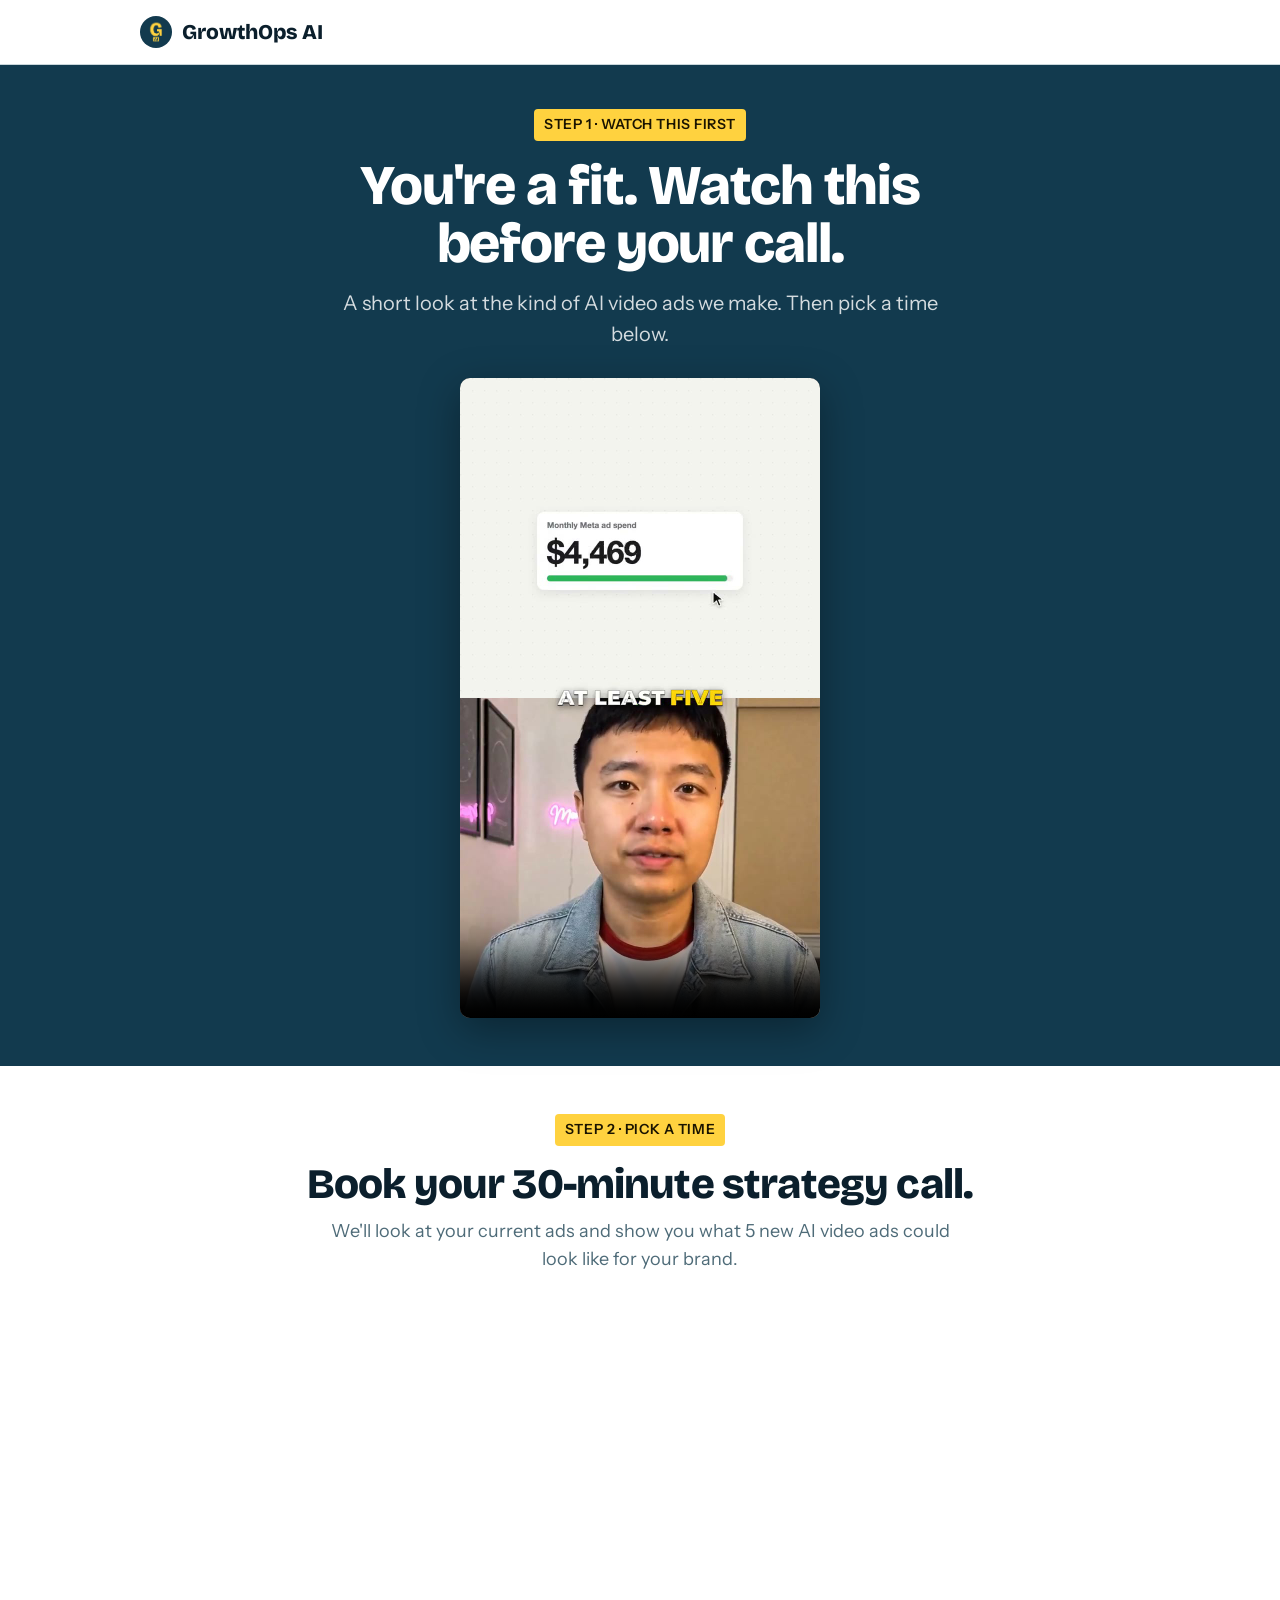
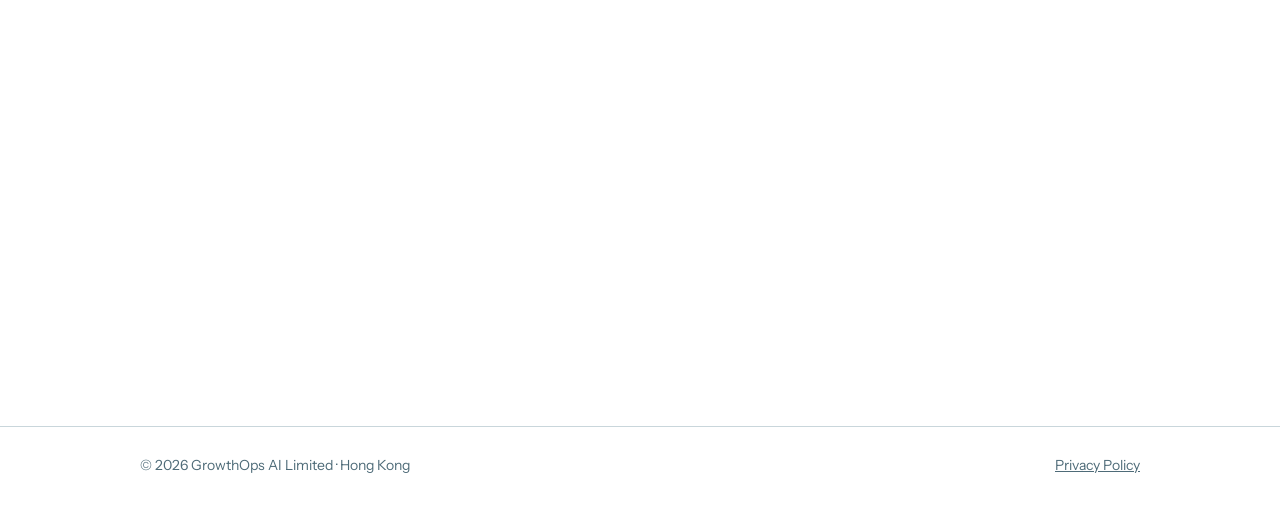
==== book.html @ 718105ce "Add VSL booking page with embedded Calendly and thank-you page Site CTAs now go to book.html (C03 av" ====
<!doctype html>
<html lang="en">
<head>
<meta charset="utf-8">
<meta name="viewport" content="width=device-width,initial-scale=1">
<title>Book Your Strategy Call · GrowthOps AI</title>
<meta name="description" content="Watch the short video, then pick a time for your 30-minute strategy call with GrowthOps AI.">
<meta name="robots" content="noindex">
<link rel="icon" href="avatar.png">
<link rel="preconnect" href="https://fonts.googleapis.com">
<link href="https://fonts.googleapis.com/css2?family=Bricolage+Grotesque:opsz,wght@12..96,700;12..96,800&family=Instrument+Sans:wght@400;500;600&display=swap" rel="stylesheet">
<style>
:root{--ink:#0B1F2C;--petrol:#123A4E;--paper:#FFFFFF;--tint:#E4ECEF;--rule:#C9D6DB;--muted:#4E6B78;--label:#FFD23F;--label-ink:#1A1400;
--fd:"Bricolage Grotesque",system-ui,sans-serif;--fb:"Instrument Sans",system-ui,sans-serif}
*{box-sizing:border-box}
body{margin:0;font-family:var(--fb);color:var(--ink);background:var(--paper);font-size:17px;line-height:1.55;-webkit-font-smoothing:antialiased}
h1,h2{font-family:var(--fd);font-weight:800;letter-spacing:-.02em;line-height:1.05;margin:0}
p{margin:0}
a{color:inherit}
.wrap{max-width:1040px;margin:0 auto;padding:0 20px}
.nav{border-bottom:1px solid var(--rule)}
.nav .wrap{display:flex;align-items:center;height:64px}
.brand{display:flex;align-items:center;gap:10px;font-family:var(--fd);font-weight:800;font-size:21px;text-decoration:none}
.brand img{width:32px;height:32px;border-radius:50%}
.hero{background:var(--petrol);color:#fff;text-align:center}
.hero .wrap{padding-top:44px;padding-bottom:48px}
.step{display:inline-block;background:var(--label);color:var(--label-ink);font-weight:600;font-size:14px;letter-spacing:.04em;text-transform:uppercase;padding:5px 10px;border-radius:4px}
.hero h1{margin:16px auto 0;font-size:clamp(32px,5vw,56px);max-width:18ch}
.hero p{margin:14px auto 0;font-size:clamp(17px,1.8vw,20px);color:rgba(255,255,255,.82);max-width:46ch}
.video{margin:28px auto 0;width:100%;max-width:360px;aspect-ratio:9/16;border-radius:10px;overflow:hidden;background:#000;box-shadow:0 12px 40px rgba(0,0,0,.35)}
.video video{display:block;width:100%;height:100%;object-fit:cover}
.book{padding:48px 0 32px;text-align:center}
.book h2{margin-top:16px;font-size:clamp(28px,4vw,42px)}
.book p{margin:12px auto 0;color:var(--muted);font-size:18px;max-width:52ch}
.calendly-inline-widget{margin:20px auto 0;max-width:1000px;min-width:300px;height:700px}
@media(max-width:640px){.calendly-inline-widget{height:1000px}}
.foot{padding:28px 0;color:var(--muted);font-size:14px;border-top:1px solid var(--rule)}
.foot .wrap{display:flex;justify-content:space-between;flex-wrap:wrap;gap:12px}
</style>
</head>
<body>
<header class="nav"><div class="wrap">
  <a class="brand" href="./"><img src="avatar.png" alt="">GrowthOps AI</a>
</div></header>

<section class="hero"><div class="wrap">
  <span class="step">Step 1 · Watch this first</span>
  <h1>You're a fit. Watch this before your call.</h1>
  <p>A short look at the kind of AI video ads we make. Then pick a time below.</p>
  <div class="video">
    <video src="vsl.mp4" poster="vsl-poster.jpg" controls playsinline preload="metadata"></video>
  </div>
</div></section>

<section class="book"><div class="wrap">
  <span class="step">Step 2 · Pick a time</span>
  <h2>Book your 30-minute strategy call.</h2>
  <p>We'll look at your current ads and show you what 5 new AI video ads could look like for your brand.</p>
  <div class="calendly-inline-widget" data-url="https://calendly.com/growthopsai/strategy-call?hide_gdpr_banner=1"></div>
</div></section>

<footer class="foot"><div class="wrap">
  <div>© 2026 GrowthOps AI Limited · Hong Kong</div>
  <div><a href="privacy.html">Privacy Policy</a></div>
</div></footer>

<script src="https://assets.calendly.com/assets/external/widget.js" async></script>
<script>
window.addEventListener('message', function (e) {
  if (e.origin === 'https://calendly.com' && e.data && e.data.event === 'calendly.event_scheduled') {
    window.location.href = 'thank-you.html';
  }
});
</script>
</body>
</html>
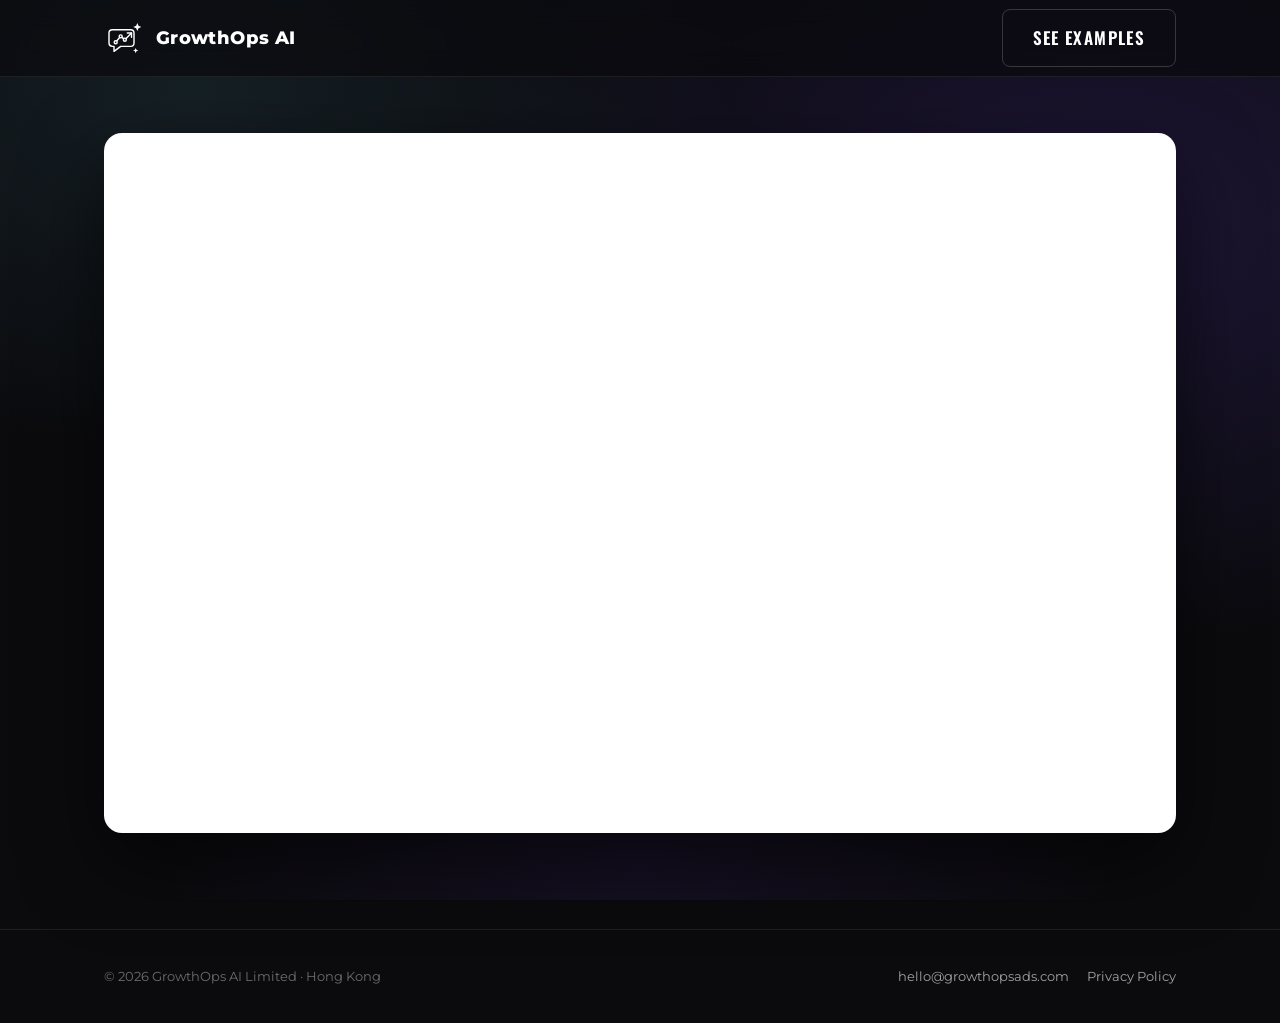
==== commit 26f26874: "Restyle book, thank-you and privacy pages to match the dark theme Co-Authored-By: Claude Fable 5.1 <" ====
--- a/book.html
+++ b/book.html
@@ -1,76 +1,15 @@
-<!doctype html>
-<html lang="en">
-<head>
-<meta charset="utf-8">
-<meta name="viewport" content="width=device-width,initial-scale=1">
-<title>Book Your Strategy Call · GrowthOps AI</title>
-<meta name="description" content="Watch the short video, then pick a time for your 30-minute strategy call with GrowthOps AI.">
-<meta name="robots" content="noindex">
-<link rel="icon" href="avatar.png">
-<link rel="preconnect" href="https://fonts.googleapis.com">
-<link href="https://fonts.googleapis.com/css2?family=Bricolage+Grotesque:opsz,wght@12..96,700;12..96,800&family=Instrument+Sans:wght@400;500;600&display=swap" rel="stylesheet">
-<style>
-:root{--ink:#0B1F2C;--petrol:#123A4E;--paper:#FFFFFF;--tint:#E4ECEF;--rule:#C9D6DB;--muted:#4E6B78;--label:#FFD23F;--label-ink:#1A1400;
---fd:"Bricolage Grotesque",system-ui,sans-serif;--fb:"Instrument Sans",system-ui,sans-serif}
-*{box-sizing:border-box}
-body{margin:0;font-family:var(--fb);color:var(--ink);background:var(--paper);font-size:17px;line-height:1.55;-webkit-font-smoothing:antialiased}
-h1,h2{font-family:var(--fd);font-weight:800;letter-spacing:-.02em;line-height:1.05;margin:0}
-p{margin:0}
-a{color:inherit}
-.wrap{max-width:1040px;margin:0 auto;padding:0 20px}
-.nav{border-bottom:1px solid var(--rule)}
-.nav .wrap{display:flex;align-items:center;height:64px}
-.brand{display:flex;align-items:center;gap:10px;font-family:var(--fd);font-weight:800;font-size:21px;text-decoration:none}
-.brand img{width:32px;height:32px;border-radius:50%}
-.hero{background:var(--petrol);color:#fff;text-align:center}
-.hero .wrap{padding-top:44px;padding-bottom:48px}
-.step{display:inline-block;background:var(--label);color:var(--label-ink);font-weight:600;font-size:14px;letter-spacing:.04em;text-transform:uppercase;padding:5px 10px;border-radius:4px}
-.hero h1{margin:16px auto 0;font-size:clamp(32px,5vw,56px);max-width:18ch}
-.hero p{margin:14px auto 0;font-size:clamp(17px,1.8vw,20px);color:rgba(255,255,255,.82);max-width:46ch}
-.video{margin:28px auto 0;width:100%;max-width:360px;aspect-ratio:9/16;border-radius:10px;overflow:hidden;background:#000;box-shadow:0 12px 40px rgba(0,0,0,.35)}
-.video video{display:block;width:100%;height:100%;object-fit:cover}
-.book{padding:48px 0 32px;text-align:center}
-.book h2{margin-top:16px;font-size:clamp(28px,4vw,42px)}
-.book p{margin:12px auto 0;color:var(--muted);font-size:18px;max-width:52ch}
-.calendly-inline-widget{margin:20px auto 0;max-width:1000px;min-width:300px;height:700px}
-@media(max-width:640px){.calendly-inline-widget{height:1000px}}
-.foot{padding:28px 0;color:var(--muted);font-size:14px;border-top:1px solid var(--rule)}
-.foot .wrap{display:flex;justify-content:space-between;flex-wrap:wrap;gap:12px}
-</style>
-</head>
+<!doctype html><html lang="en"><head><meta charset="utf-8"><meta name="viewport" content="width=device-width,initial-scale=1"><link rel="icon" href="logo.svg" type="image/svg+xml"><link rel="preconnect" href="https://fonts.googleapis.com"><link href="https://fonts.googleapis.com/css2?family=Montserrat:wght@400;500;600;700;800&family=Oswald:wght@500;600&display=swap" rel="stylesheet"><link rel="stylesheet" href="site.css"><title>Book Your Strategy Call · GrowthOps AI</title><meta name="robots" content="noindex"></head>
 <body>
-<header class="nav"><div class="wrap">
-  <a class="brand" href="./"><img src="avatar.png" alt="">GrowthOps AI</a>
-</div></header>
-
-<section class="hero"><div class="wrap">
-  <span class="step">Step 1 · Watch this first</span>
-  <h1>You're a fit. Watch this before your call.</h1>
-  <p>A short look at the kind of AI video ads we make. Then pick a time below.</p>
-  <div class="video">
-    <video src="vsl.mp4" poster="vsl-poster.jpg" controls playsinline preload="metadata"></video>
-  </div>
-</div></section>
-
-<section class="book"><div class="wrap">
-  <span class="step">Step 2 · Pick a time</span>
-  <h2>Book your 30-minute strategy call.</h2>
-  <p>We'll look at your current ads and show you what 5 new AI video ads could look like for your brand.</p>
+<header class="nav"><div class="wrap"><a class="brand" href="./"><svg viewBox="0 0 48 48" fill="none" stroke="#fff" stroke-width="1.7" stroke-linecap="round" stroke-linejoin="round" aria-hidden="true"><path d="M10 14 h22 a4 4 0 0 1 4 4 v12 a4 4 0 0 1 -4 4 h-12 l-8 6 v-6 h-2 a4 4 0 0 1 -4 -4 v-12 a4 4 0 0 1 4 -4 Z"/><path d="M14 29 L20 22 L25 26 L33 18"/><path d="M28 18 H33 V23"/><circle cx="14" cy="29" r="1.8" fill="#0b0b0e"/><circle cx="20" cy="22" r="1.8" fill="#0b0b0e"/><circle cx="25" cy="26" r="1.8" fill="#0b0b0e"/><path d="M40 6 l1.4 3.4 3.4 1.4 -3.4 1.4 -1.4 3.4 -1.4 -3.4 -3.4 -1.4 3.4 -1.4 Z" fill="#fff" stroke="none"/><path d="M38 36 l.9 2.2 2.2 .9 -2.2 .9 -.9 2.2 -.9 -2.2 -2.2 -.9 2.2 -.9 Z" fill="#fff" stroke="none"/></svg><span>GrowthOps AI</span></a><a class="btn btn-ghost" href="./#work">See examples</a></div></header>
+<section class="sec" style="padding-top:56px">
+<div class="wrap">
   <div class="calendly-inline-widget" data-url="https://calendly.com/growthopsai/strategy-call?hide_gdpr_banner=1"></div>
 </div></section>
-
-<footer class="foot"><div class="wrap">
-  <div>© 2026 GrowthOps AI Limited · Hong Kong</div>
-  <div><a href="privacy.html">Privacy Policy</a></div>
-</div></footer>
-
+<footer class="foot"><div class="wrap"><div>© 2026 GrowthOps AI Limited · Hong Kong</div><div><a href="mailto:hello@growthopsads.com">hello@growthopsads.com</a><a href="privacy.html">Privacy Policy</a></div></div></footer>
 <script src="https://assets.calendly.com/assets/external/widget.js" async></script>
 <script>
 window.addEventListener('message', function (e) {
-  if (e.origin === 'https://calendly.com' && e.data && e.data.event === 'calendly.event_scheduled') {
-    window.location.href = 'thank-you.html';
-  }
+  if (e.origin === 'https://calendly.com' && e.data && e.data.event === 'calendly.event_scheduled') { window.location.href = 'thank-you.html'; }
 });
 </script>
-</body>
-</html>
+</body></html>
--- a/site.css
+++ b/site.css
@@ -0,0 +1,37 @@
+:root{--bg:#0b0b0e;--card:#000;--line:rgba(255,255,255,.18);--line2:rgba(255,255,255,.08);--txt:#fff;--mut:rgba(255,255,255,.62);--mut2:rgba(255,255,255,.4);--ff:"Montserrat",system-ui,sans-serif;--fc:"Oswald",system-ui,sans-serif}
+*{box-sizing:border-box}
+body{margin:0;font-family:var(--ff);color:var(--txt);background:var(--bg);font-size:16px;line-height:1.6;-webkit-font-smoothing:antialiased;background-image:radial-gradient(900px 600px at 15% 10%,rgba(40,70,80,.35),transparent 60%),radial-gradient(1100px 700px at 85% 25%,rgba(60,40,120,.38),transparent 60%),radial-gradient(800px 600px at 50% 95%,rgba(50,30,90,.3),transparent 60%);background-attachment:fixed}
+h1,h2,h3{margin:0;font-weight:800;letter-spacing:-.01em;line-height:1.1}
+p{margin:0}a{color:inherit}
+.wrap{max-width:1120px;margin:0 auto;padding:0 24px}
+.nav{position:sticky;top:0;z-index:10;background:rgba(11,11,14,.72);backdrop-filter:blur(14px);-webkit-backdrop-filter:blur(14px);border-bottom:1px solid var(--line2)}
+.nav .wrap{display:flex;align-items:center;justify-content:space-between;height:76px}
+.brand{display:flex;align-items:center;gap:12px;text-decoration:none;font-weight:800;font-size:18px;letter-spacing:.02em}
+.brand svg{width:40px;height:40px}
+.btn{display:inline-block;font-family:var(--fc);font-weight:600;font-size:17px;letter-spacing:.08em;text-transform:uppercase;padding:14px 30px;border-radius:8px;text-decoration:none;background:#fff;color:#0b0b0e;box-shadow:0 8px 30px rgba(255,255,255,.12)}
+.btn-ghost{background:transparent;color:#fff;border:1px solid var(--line);box-shadow:none}
+.eyebrow{font-family:var(--fc);font-weight:500;font-size:14px;letter-spacing:.18em;text-transform:uppercase;color:var(--mut);margin-bottom:16px}
+.hero{padding:96px 0 56px;text-align:center}
+.hero h1{font-size:clamp(34px,5vw,62px);max-width:18ch;margin:0 auto}
+.hero p{margin:20px auto 0;font-size:18px;color:var(--mut);max-width:56ch}
+.vsl{max-width:400px;margin:40px auto 0;border-radius:18px;overflow:hidden;background:#000;border:1px solid var(--line);box-shadow:0 30px 80px rgba(0,0,0,.6)}
+.vsl video{display:block;width:100%;aspect-ratio:9/16;object-fit:cover}
+.sec{padding:64px 0 96px;text-align:center}
+.sec h2{font-size:clamp(28px,4vw,46px)}
+.sec>.wrap>p{margin:16px auto 0;color:var(--mut);font-size:17px;max-width:56ch}
+.calendly-inline-widget{margin:0 auto;max-width:1120px;min-width:320px;height:700px;border-radius:18px;overflow:hidden;border:1px solid var(--line);background:#fff;box-shadow:0 30px 80px rgba(0,0,0,.6)}
+@media(max-width:640px){.calendly-inline-widget{margin:0 auto;max-width:1120px;min-width:320px;height:700px;border-radius:18px;overflow:hidden;border:1px solid var(--line);background:#fff;box-shadow:0 30px 80px rgba(0,0,0,.6)}}
+.list{margin:36px auto 0;padding:0;list-style:none;max-width:720px;text-align:left}
+.list li{background:rgba(0,0,0,.55);border:1px solid var(--line2);border-radius:14px;padding:18px 22px 18px 52px;margin-top:12px;position:relative;color:var(--mut)}
+.list li::before{content:"";position:absolute;left:22px;top:26px;width:14px;height:8px;border-left:2px solid #fff;border-bottom:2px solid #fff;transform:rotate(-45deg)}
+.doc{max-width:760px;margin:0 auto;padding:72px 24px 96px}
+.doc h1{font-size:clamp(32px,4.5vw,52px)}
+.doc .meta{color:var(--mut2);font-size:14px;margin-top:10px}
+.doc h2{font-size:22px;margin-top:40px}
+.doc p,.doc li{color:var(--mut);margin-top:12px;font-size:15px}
+.doc ul{padding-left:20px;margin:0}
+.doc a{color:#fff}
+.back{display:inline-block;color:var(--mut);text-decoration:none;font-family:var(--fc);letter-spacing:.1em;text-transform:uppercase;font-size:14px;margin-bottom:28px}
+.foot{padding:36px 0;color:var(--mut2);font-size:13px;border-top:1px solid var(--line2)}
+.foot .wrap{display:flex;justify-content:space-between;flex-wrap:wrap;gap:12px;align-items:center}
+.foot a{color:var(--mut);text-decoration:none;margin-left:18px}
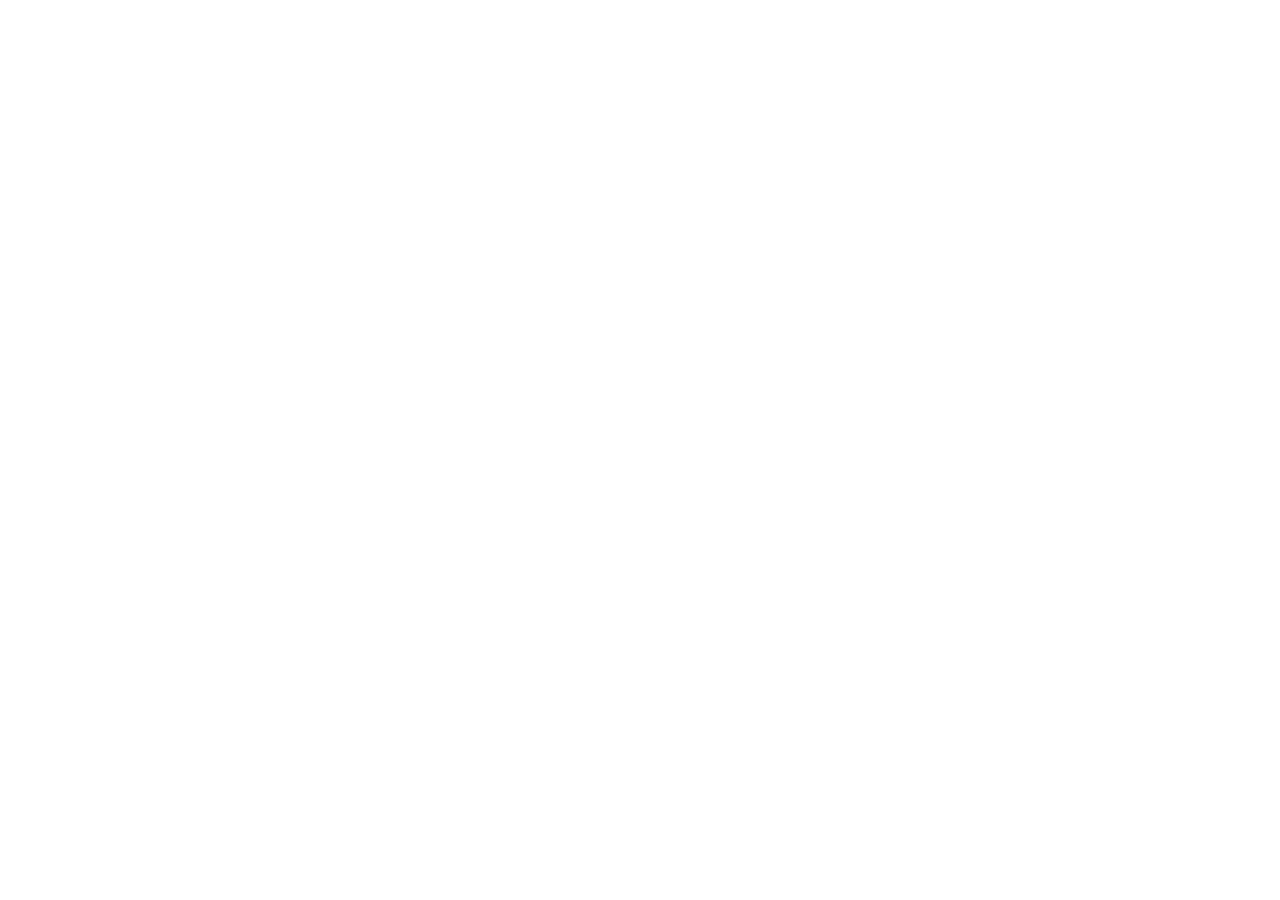
==== commit 05412f5b: "White theme and current offer on the homepage; send old booking pages to the application Co-Authored" ====
--- a/book.html
+++ b/book.html
@@ -1,15 +1 @@
-<!doctype html><html lang="en"><head><meta charset="utf-8"><meta name="viewport" content="width=device-width,initial-scale=1"><link rel="icon" href="logo.svg" type="image/svg+xml"><link rel="preconnect" href="https://fonts.googleapis.com"><link href="https://fonts.googleapis.com/css2?family=Montserrat:wght@400;500;600;700;800&family=Oswald:wght@500;600&display=swap" rel="stylesheet"><link rel="stylesheet" href="site.css"><title>Book Your Strategy Call · GrowthOps AI</title><meta name="robots" content="noindex"></head>
-<body>
-<header class="nav"><div class="wrap"><a class="brand" href="./"><svg viewBox="0 0 48 48" fill="none" stroke="#fff" stroke-width="1.7" stroke-linecap="round" stroke-linejoin="round" aria-hidden="true"><path d="M10 14 h22 a4 4 0 0 1 4 4 v12 a4 4 0 0 1 -4 4 h-12 l-8 6 v-6 h-2 a4 4 0 0 1 -4 -4 v-12 a4 4 0 0 1 4 -4 Z"/><path d="M14 29 L20 22 L25 26 L33 18"/><path d="M28 18 H33 V23"/><circle cx="14" cy="29" r="1.8" fill="#0b0b0e"/><circle cx="20" cy="22" r="1.8" fill="#0b0b0e"/><circle cx="25" cy="26" r="1.8" fill="#0b0b0e"/><path d="M40 6 l1.4 3.4 3.4 1.4 -3.4 1.4 -1.4 3.4 -1.4 -3.4 -3.4 -1.4 3.4 -1.4 Z" fill="#fff" stroke="none"/><path d="M38 36 l.9 2.2 2.2 .9 -2.2 .9 -.9 2.2 -.9 -2.2 -2.2 -.9 2.2 -.9 Z" fill="#fff" stroke="none"/></svg><span>GrowthOps AI</span></a><a class="btn btn-ghost" href="./#work">See examples</a></div></header>
-<section class="sec" style="padding-top:56px">
-<div class="wrap">
-  <div class="calendly-inline-widget" data-url="https://calendly.com/growthopsai/strategy-call?hide_gdpr_banner=1"></div>
-</div></section>
-<footer class="foot"><div class="wrap"><div>© 2026 GrowthOps AI Limited · Hong Kong</div><div><a href="mailto:hello@growthopsads.com">hello@growthopsads.com</a><a href="privacy.html">Privacy Policy</a></div></div></footer>
-<script src="https://assets.calendly.com/assets/external/widget.js" async></script>
-<script>
-window.addEventListener('message', function (e) {
-  if (e.origin === 'https://calendly.com' && e.data && e.data.event === 'calendly.event_scheduled') { window.location.href = 'thank-you.html'; }
-});
-</script>
-</body></html>
+<!doctype html><html lang="en"><head><meta charset="utf-8"><meta name="robots" content="noindex"><meta http-equiv="refresh" content="0; url=https://go.growthopsads.com/guarantee-page-7169"><link rel="canonical" href="https://go.growthopsads.com/guarantee-page-7169"><title>GrowthOps AI</title></head><body><script>location.replace('https://go.growthopsads.com/guarantee-page-7169')</script><p><a href="https://go.growthopsads.com/guarantee-page-7169">Continue to GrowthOps AI</a></p></body></html>
